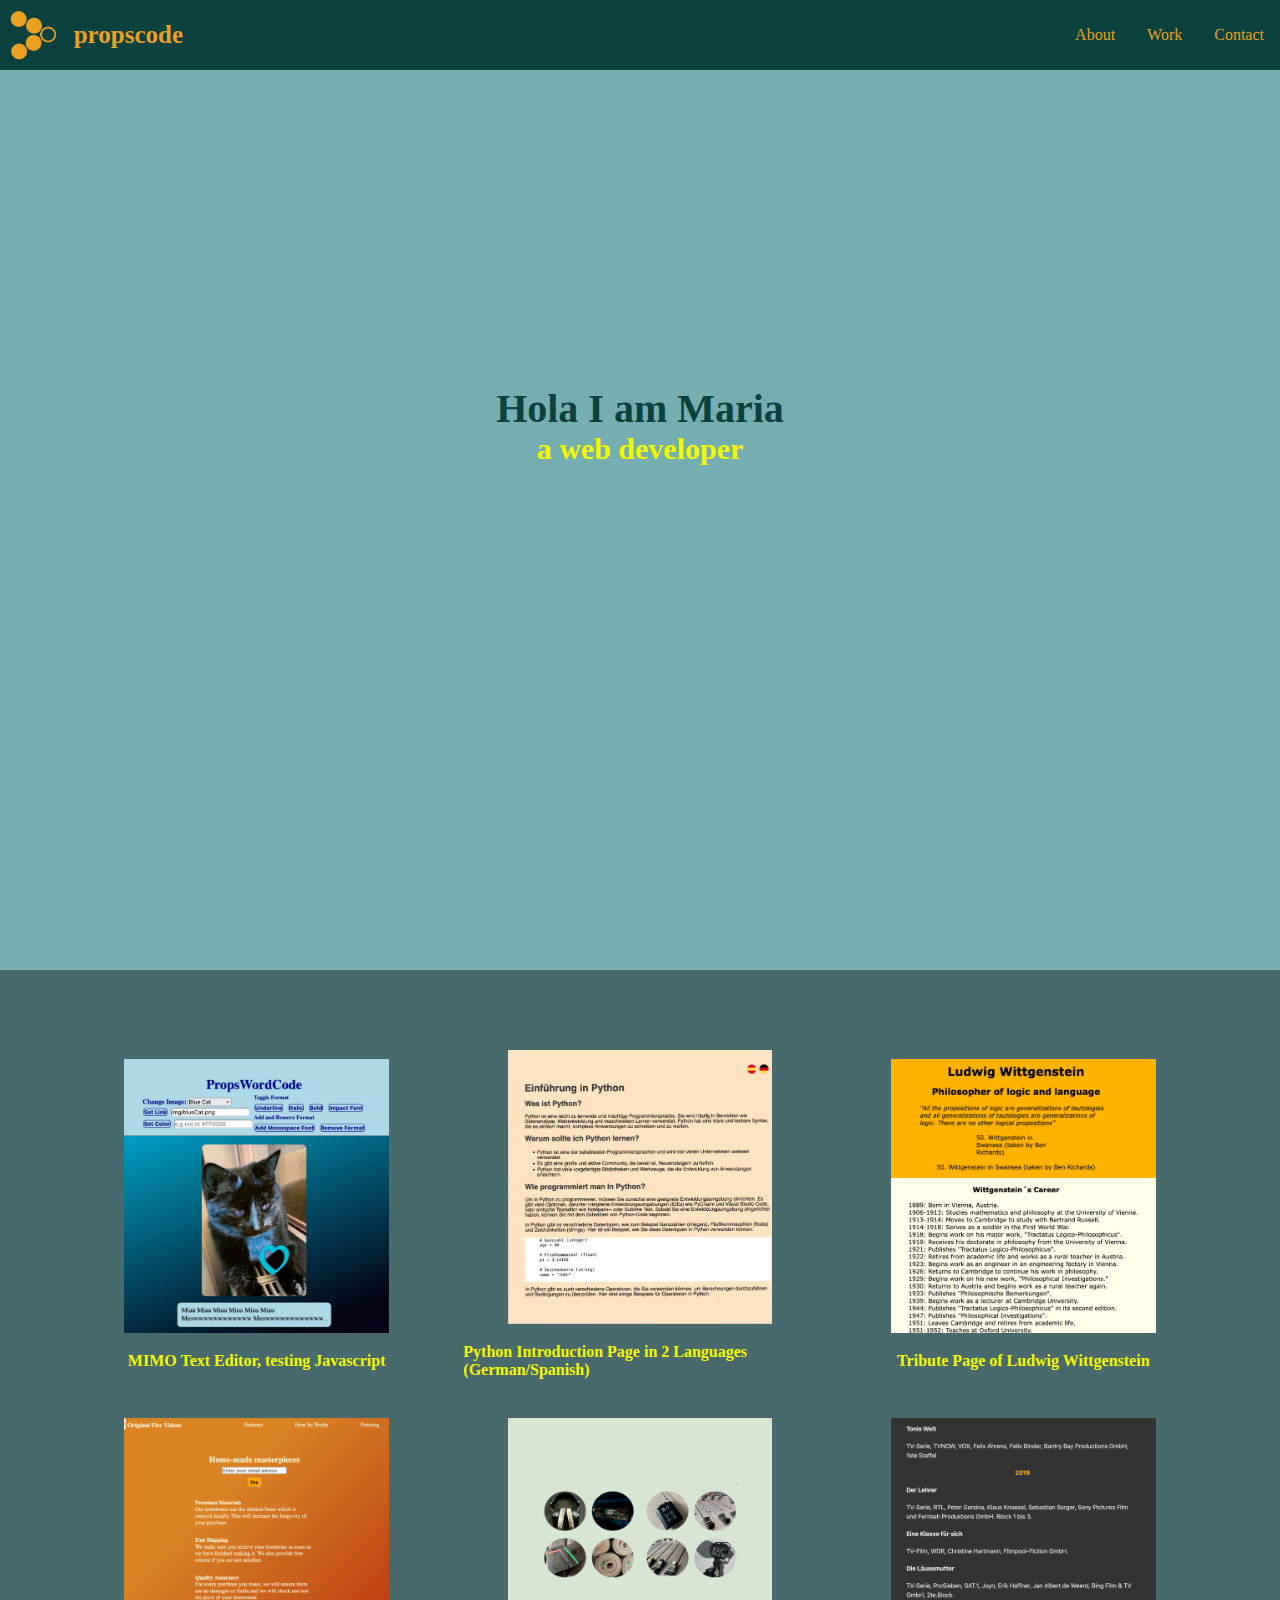
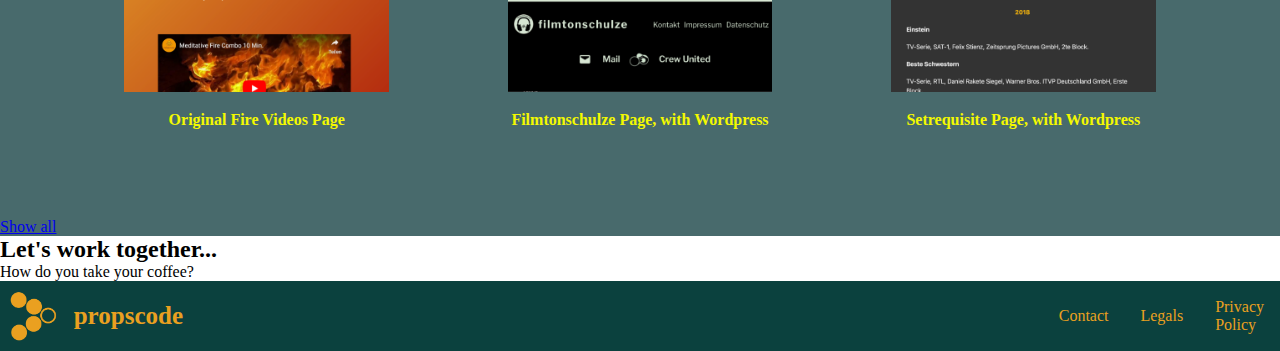
==== index.html @ b907d7e1 "Fix issues in href all the links" ====
<!DOCTYPE html>
<html lang="en">
<head>
    <meta charset="UTF-8">
    <meta http-equiv="X-UA-Compatible" content="IE=edge">
    <meta name="viewport" content="width=device-width, initial-scale=1.0">
    <link rel="stylesheet" href="styles.css">
    <title>Maria Rios Navarro Portfolio</title>
</head>
<body>
    
    <header class="flex">
        <img src="img/propscodeLogo.png" alt="logo" class="logo header">
        <p id="title">propscode</p>
        <div class="separation-header"></div>
        <!--Start Nav-->
        <nav id="navbar">
            <ul class="flex">
            <li><a href="#welcome-section" class="nav-link">About</a></li>
            <li><a href="#projects" class="nav-link">Work</a></li>
            <li><a href="#contact" class="nav-link">Contact</a></li>      
            </ul>
        </nav>
    <!--end Nav-->
    </header>
    <main>
        <!--Start Welcome Section-->
        <section id="welcome-section">
            <div class="welcome center">
                <h1 class="title">Hola I am Maria</h1>
                <p class="subtitle">a web developer</p>
            </div>
        </section>
        <!--end Welcome Secction-->
        <!--Start Projects Section-->
        <section id="projects" class="grid">
            <div class="project-tile">
                <a href="https://github.com/MariaRiosNavarro/MIMOTextEditor" target="_blank" class="project-link" >
                <img src="img/Texteditor.png" alt="Text Editor Webpage Foto" class="project-image">
               <p  class="project-name"> MIMO Text Editor, testing Javascript</p>

            </a>        
            </div>
            <div class="project-tile">
                <a href="https://github.com/MariaRiosNavarro/pythonintroduction" target="_blank" class="project-link" >
                <img src="img/PythonIntroduction.png" alt="Python Introduction Webpage Foto" class="project-image">
                <p class="project-name">Python Introduction Page in 2 Languages (German/Spanish)</p>
            </a>  
            </div>
            <div class="project-tile">
                <a href=https://github.com/MariaRiosNavarro/tributepage-freecodeacademy target="_blank" class="project-link">
                <img src="img/tributepage.png" alt="Tribute Page of Ludwig Wittgenstein Foto" class="project-image">
                <p class="project-name">Tribute Page of Ludwig Wittgenstein</p>
      
            </a> 
            </div>
            <div class="project-tile">
                <a href="https://github.com/MariaRiosNavarro/freecodecampProductLandingPage" target="_blank" class="project-link">
                <img src="img/originalfirevideos.png" alt="Original Fire Videos Page Foto" class="project-image">
                <p class="project-name">Original Fire Videos Page</p>
       
            </a>              
            </div>
            <div class="project-tile">
                <a href="https://filmtonschulze.com/kontakt/" target="_blank" class="project-link">
                <img src="img/filmtonschulze.png" alt="Filmtonschulze Page Foto" class="project-image">
                <p class="project-name">Filmtonschulze Page, with Wordpress</p>
        
            </a>  
            </div>
            <div class="project-tile">
                <a href="https://setrequisite.com/" target="_blank" class="project-link">
                <img src="img/setrequisite.png" alt="Setrequisite Page Foto" class="project-image"> 
                <p class="project-name">Setrequisite Page, with Wordpress</p>
     
            </a>  
            </div>
        </section>
        <!--End Projects Section-->
        <!--Start Show all Projects-->
        <section class="more">
            <a href="https://github.com/MariaRiosNavarro" id="profile-link" target="_blank">Show all</a>
        </section>
        <!--Start Show all Projects-->
        <!--start Skills -->
        <section id="skills">

        </section>
        <!--end Skills-->
        <!--Start Contact Section--> 
        <section id="contact">
            <div class="contact-section-header">
                <h2>Let's work together...</h2>
                <p>How do you take your coffee?</p>
            </div>
            <div class="contact-links">

            </div>
        </section> 
        <!--End Contact Section-->
    </main>
    <!--Start Footer Section-->
    <footer class="flex">
        <img src="img/propscodeLogo.png" class="logo footer">
        <p><a href="#title" class="link">propscode</a></p>
        <div class="separation-footer"></div>
        <ul class="flex">
            <li><a href="#contact" class="footer-link">Contact</a></li>
            <li><a href="legals.html" class="footer-link">Legals</a></li>
            <li><a href="privacypolicy.html" class="footer-link">Privacy Policy</a></li>
        </ul>


    </footer>
    <!--end Footer section-->
    <!--Start Javascript-->
    <script src="script.js"></script>
    <!--end Javascript-->  
</body>
</html>
---- styles.css ----
*{
    margin: 0;
    padding: 0;
    box-sizing: border-box;
}

:root {
    --primaryColor:#EAA020;
    --secundaryColor:rgb(11, 65, 62);
    --accentColor:#f4f900;
    --accentColor2:#410B0E;
    --backgroundColor:#486a6c;
    --backgroundColor2:#74aeb1;
    --textColor:#57411B;
}

/*Header and footer style*/

header {
    position: fixed;
    top: 0;
}

header, footer {
    background-color: var(--secundaryColor);
    color: var(--primaryColor);
    height: 70px;
    width: 100%;
}

.logo.header, .logo.footer{
    
    height: 80%;
}



.nav-link, .footer-link , .link{
    text-decoration: none;
    color: var(--primaryColor);
}

.flex {
    display: flex;
    justify-content: space-around;
    align-items: center;
}

ul{
    list-style: none;
}

li {
    margin-left: 1rem;
    margin-right: 1rem;
}

.link, #title {
    font-weight: bold;
    font-size: 25px;
    margin-left: 1rem;
}

.logo{
 margin-left: 0.5rem;
}


.separation-header {
    width: 100%;
}
.separation-footer {
    width: 100%;
}


/*main style*/

body, html{
    height: 100%;
    margin: 0;
}

#welcome-section{
    height: 100vh;
    background-color: var(--backgroundColor2);
}

#welcome-section .welcome {
    margin-top: 70px; 
    text-align: center;
}

.center {
    padding-top: 35vh;
}

.title {
    color: var(--secundaryColor);
    font-size: 40px;
    font-weight: bolder;

}

.subtitle {
    color: var(--accentColor);
    font-weight: bold;
    font-size: 30px;

}

/*Styles Projects Section and More Section*/

.grid{
    display: grid;
    justify-content: center;
    justify-items: center;
    grid-template-rows: 1fr 1fr;
    grid-template-columns: repeat(3, 1fr);
    gap: 30px;
}

#projects{
    padding: 80px;
    width: 100%;
    margin: auto;
}

.project-tile, .project-link {
    display: flex;
    flex-direction: column;
    justify-content: center;
    align-items: center;
}

.project-tile a {
    text-decoration: none;
}

.project-image {
    width:75%;

}
.project-name{
    text-decoration: none;
    font-size: 18;
    font-weight: bold;
    color: var(--accentColor);
    padding-top: 19px;
}

#projects, .more {
    background-color: var(--backgroundColor);
}





@media (prefers-color-sheme: dark){
    :root{
        --secundaryColor:#16c0b5;
        --backgroundColor:#d3dad536;
        --backgroundColor2:#74aeb14b;
        --textColor:#fdf4d4;
    }
    
}
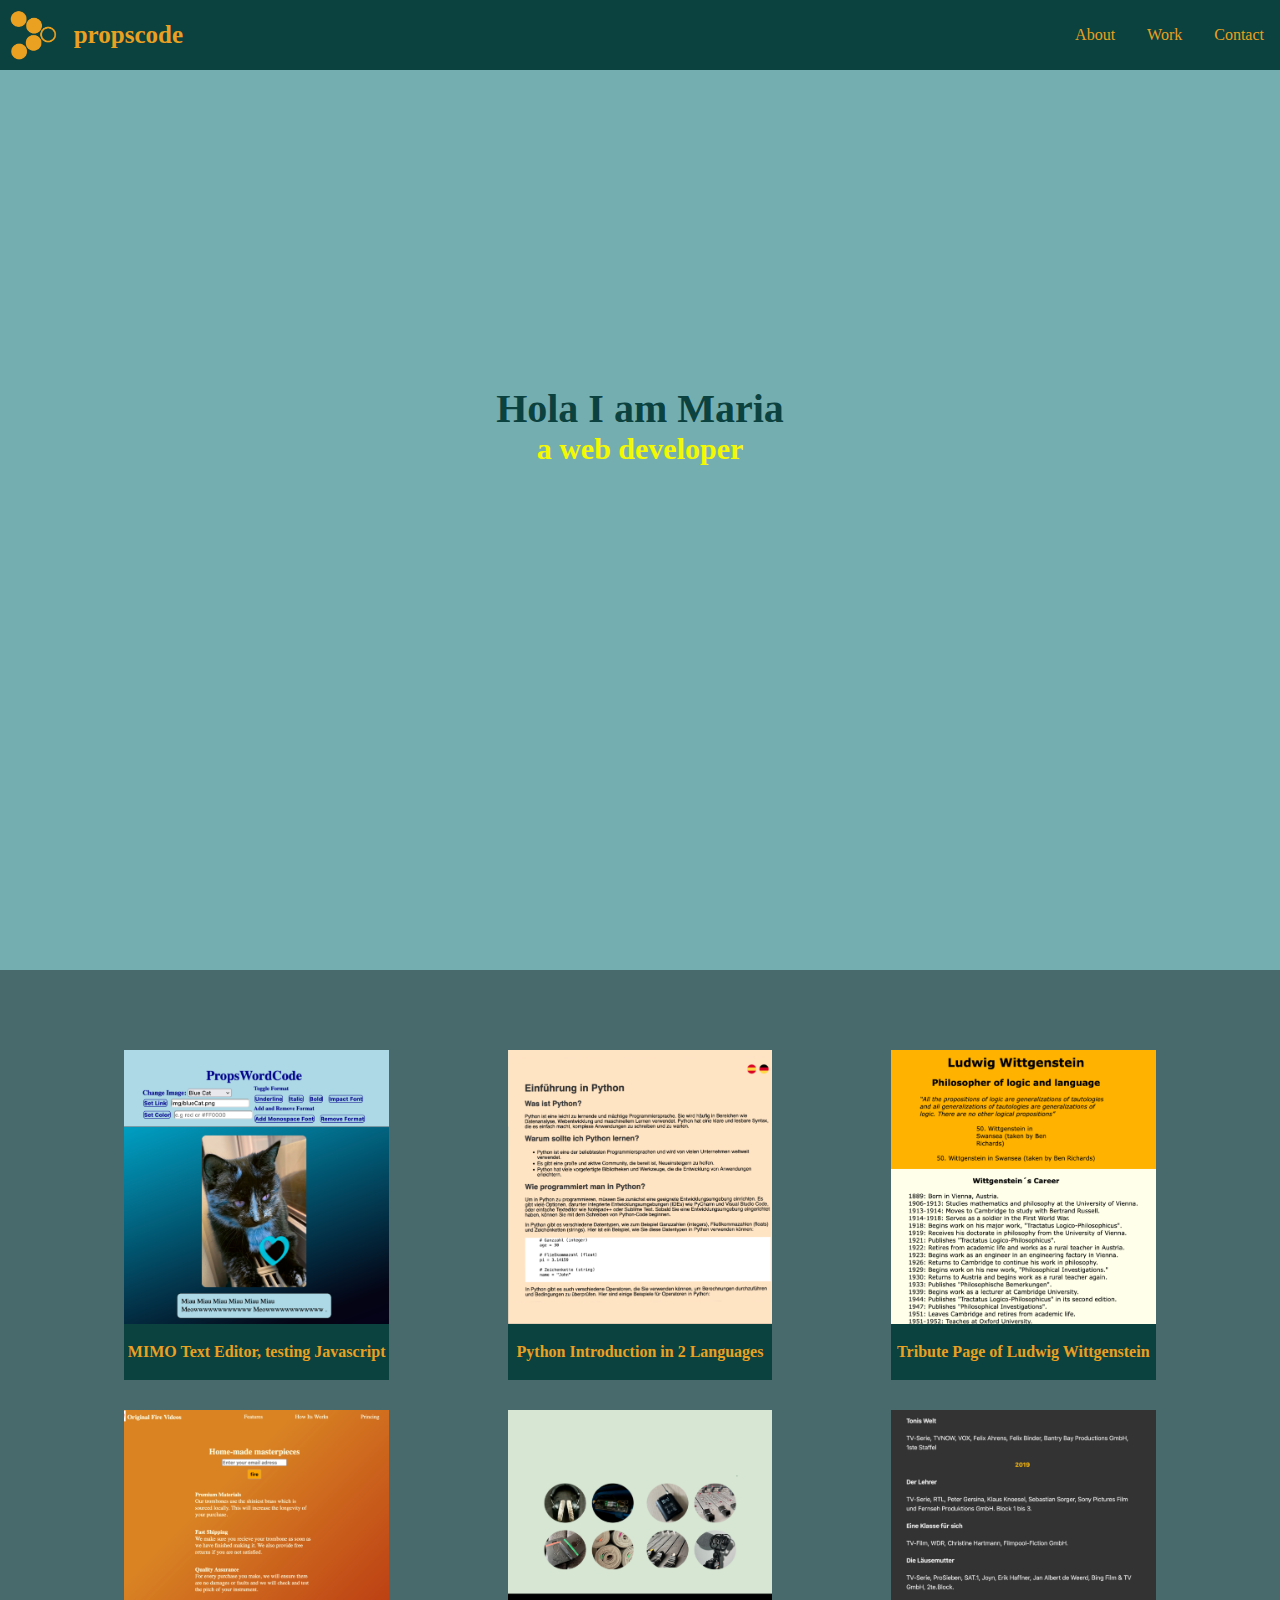
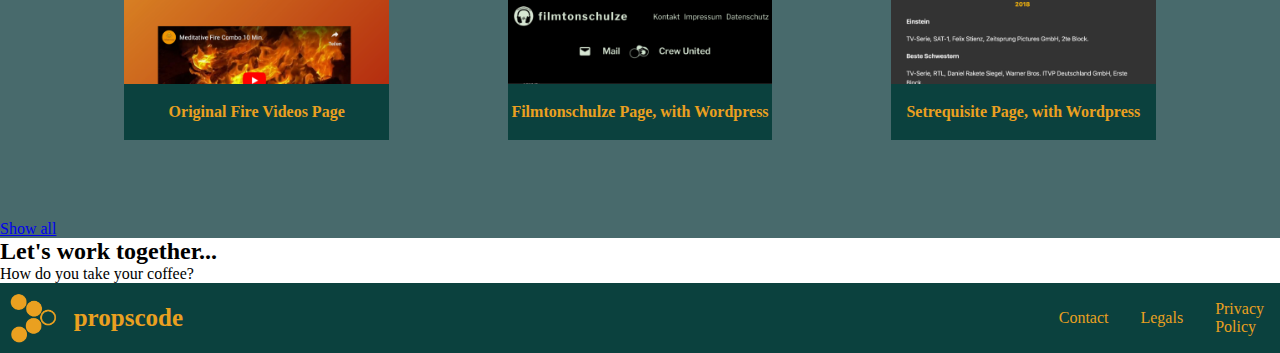
==== commit 65cd7853: "Change colors" ====
--- a/index.html
+++ b/index.html
@@ -44,7 +44,7 @@
             <div class="project-tile">
                 <a href="https://github.com/MariaRiosNavarro/pythonintroduction" target="_blank" class="project-link" >
                 <img src="img/PythonIntroduction.png" alt="Python Introduction Webpage Foto" class="project-image">
-                <p class="project-name">Python Introduction Page in 2 Languages (German/Spanish)</p>
+                <p class="project-name">Python Introduction in 2 Languages</p>
             </a>  
             </div>
             <div class="project-tile">
--- a/styles.css
+++ b/styles.css
@@ -146,8 +146,12 @@
     text-decoration: none;
     font-size: 18;
     font-weight: bold;
-    color: var(--accentColor);
+    color: var(--primaryColor);
     padding-top: 19px;
+    padding-bottom: 19px;
+    background-color: var(--secundaryColor);
+    width: 75%;
+    text-align: center;
 }
 
 #projects, .more {
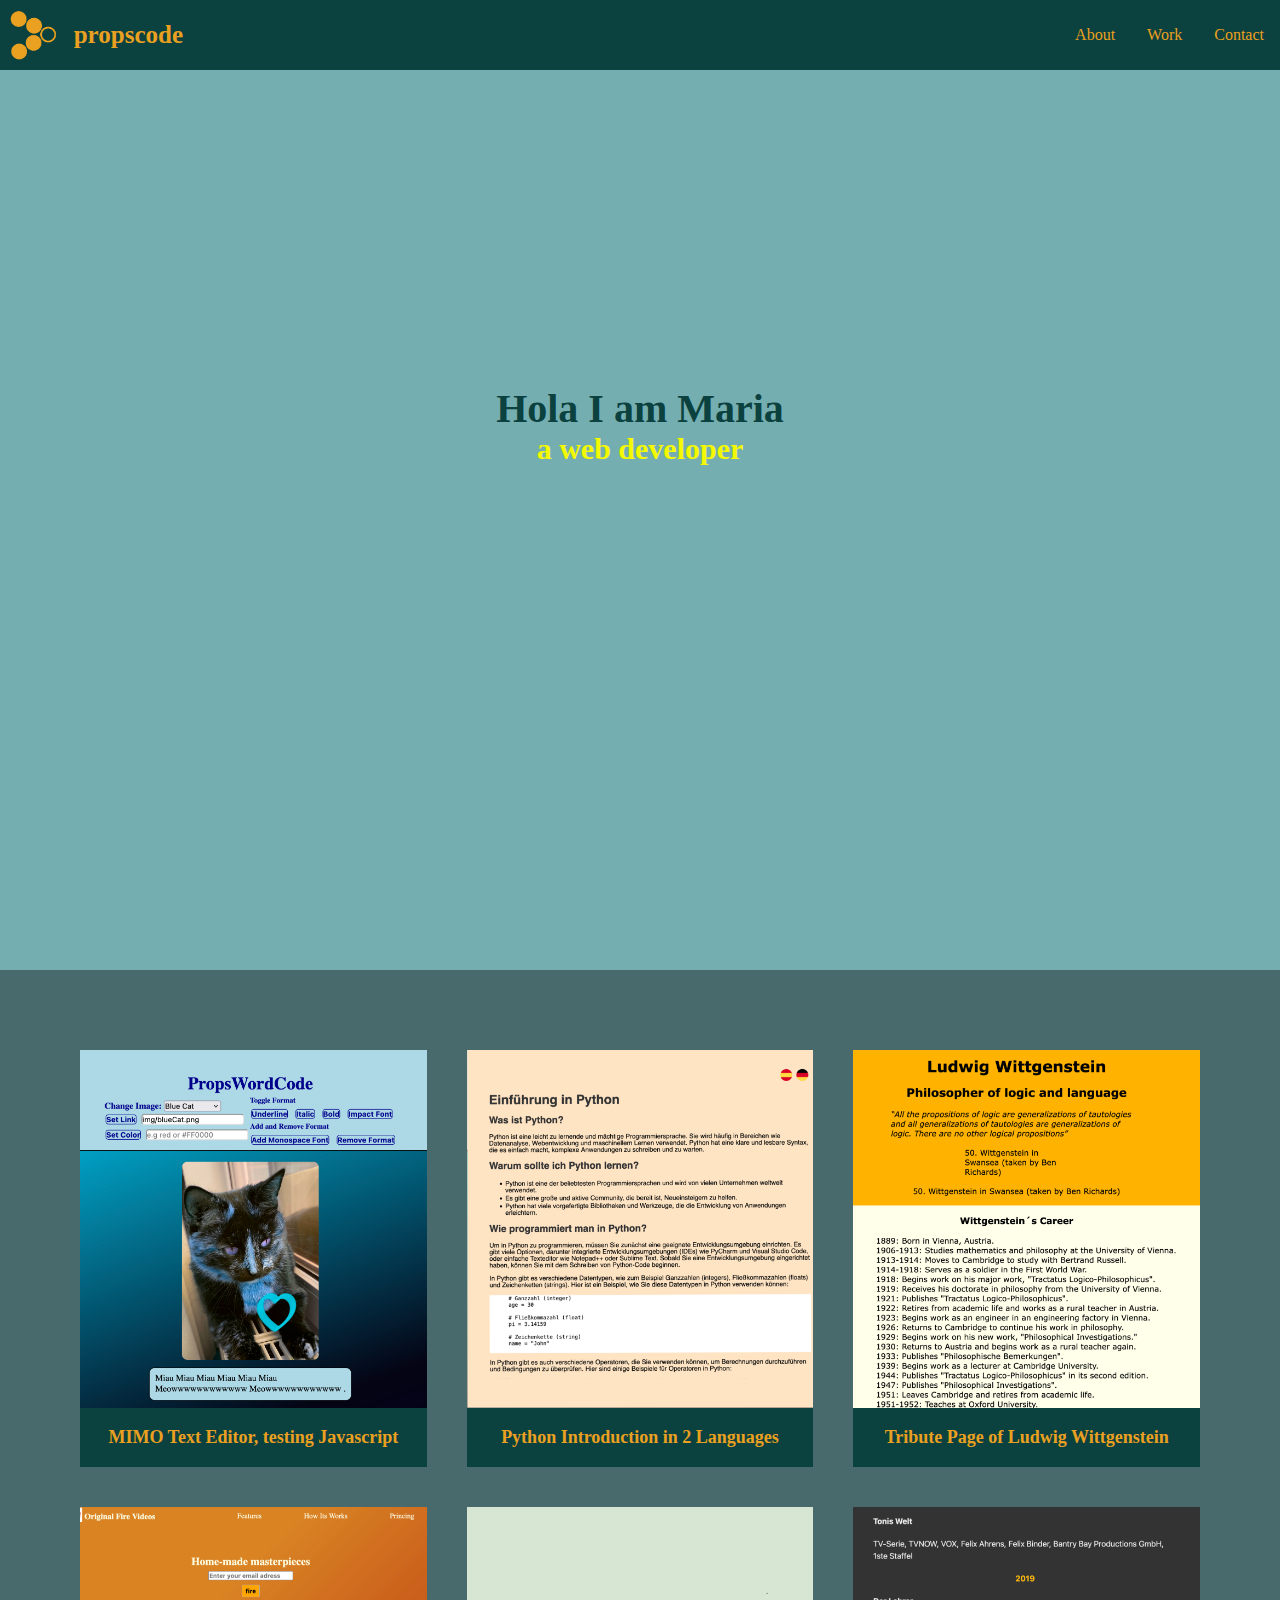
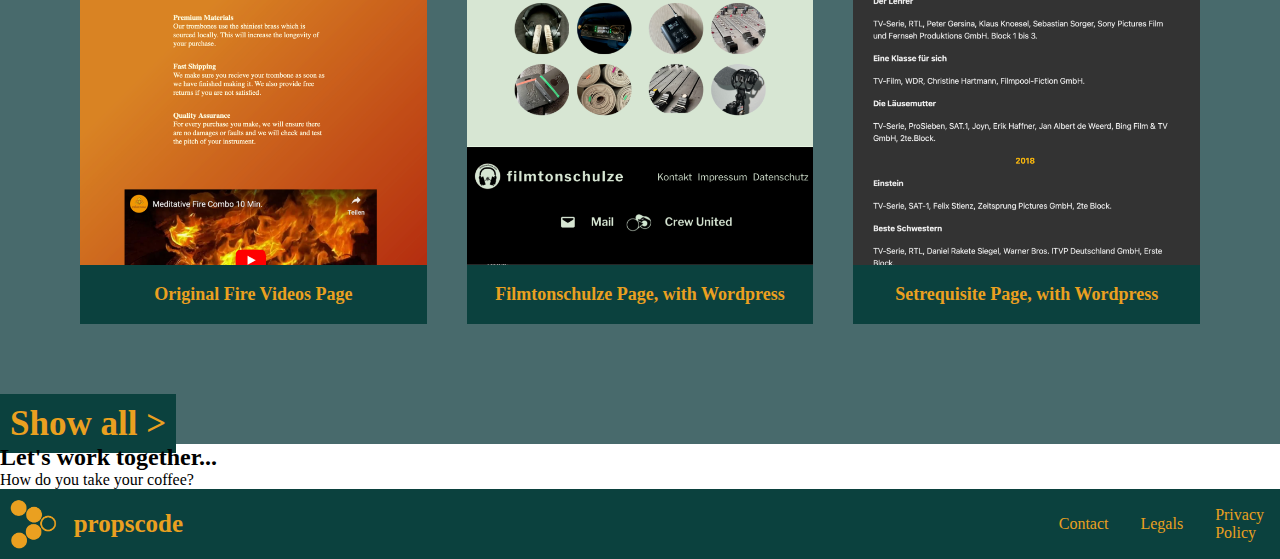
==== commit eb3e01c1: "more style added" ====
--- a/index.html
+++ b/index.html
@@ -79,7 +79,7 @@
         <!--End Projects Section-->
         <!--Start Show all Projects-->
         <section class="more">
-            <a href="https://github.com/MariaRiosNavarro" id="profile-link" target="_blank">Show all</a>
+            <a href="https://github.com/MariaRiosNavarro" id="profile-link" target="_blank">Show all > </a>
         </section>
         <!--Start Show all Projects-->
         <!--start Skills -->
--- a/styles.css
+++ b/styles.css
@@ -118,7 +118,7 @@
     justify-items: center;
     grid-template-rows: 1fr 1fr;
     grid-template-columns: repeat(3, 1fr);
-    gap: 30px;
+    gap: 40px;
 }
 
 #projects{
@@ -139,23 +139,33 @@
 }
 
 .project-image {
-    width:75%;
+    width:100%;
 
 }
 .project-name{
     text-decoration: none;
-    font-size: 18;
+    font-size: 18px;
     font-weight: bold;
     color: var(--primaryColor);
     padding-top: 19px;
     padding-bottom: 19px;
     background-color: var(--secundaryColor);
-    width: 75%;
+    width: 100%;
     text-align: center;
 }
 
 #projects, .more {
     background-color: var(--backgroundColor);
+}
+
+.more a{
+    text-decoration: none;
+    font-size: 35px;
+    font-weight: bold;
+    color: var(--primaryColor);
+    background-color: var(--secundaryColor);
+    padding: 10px;
+    text-align: center;
 }
 
 
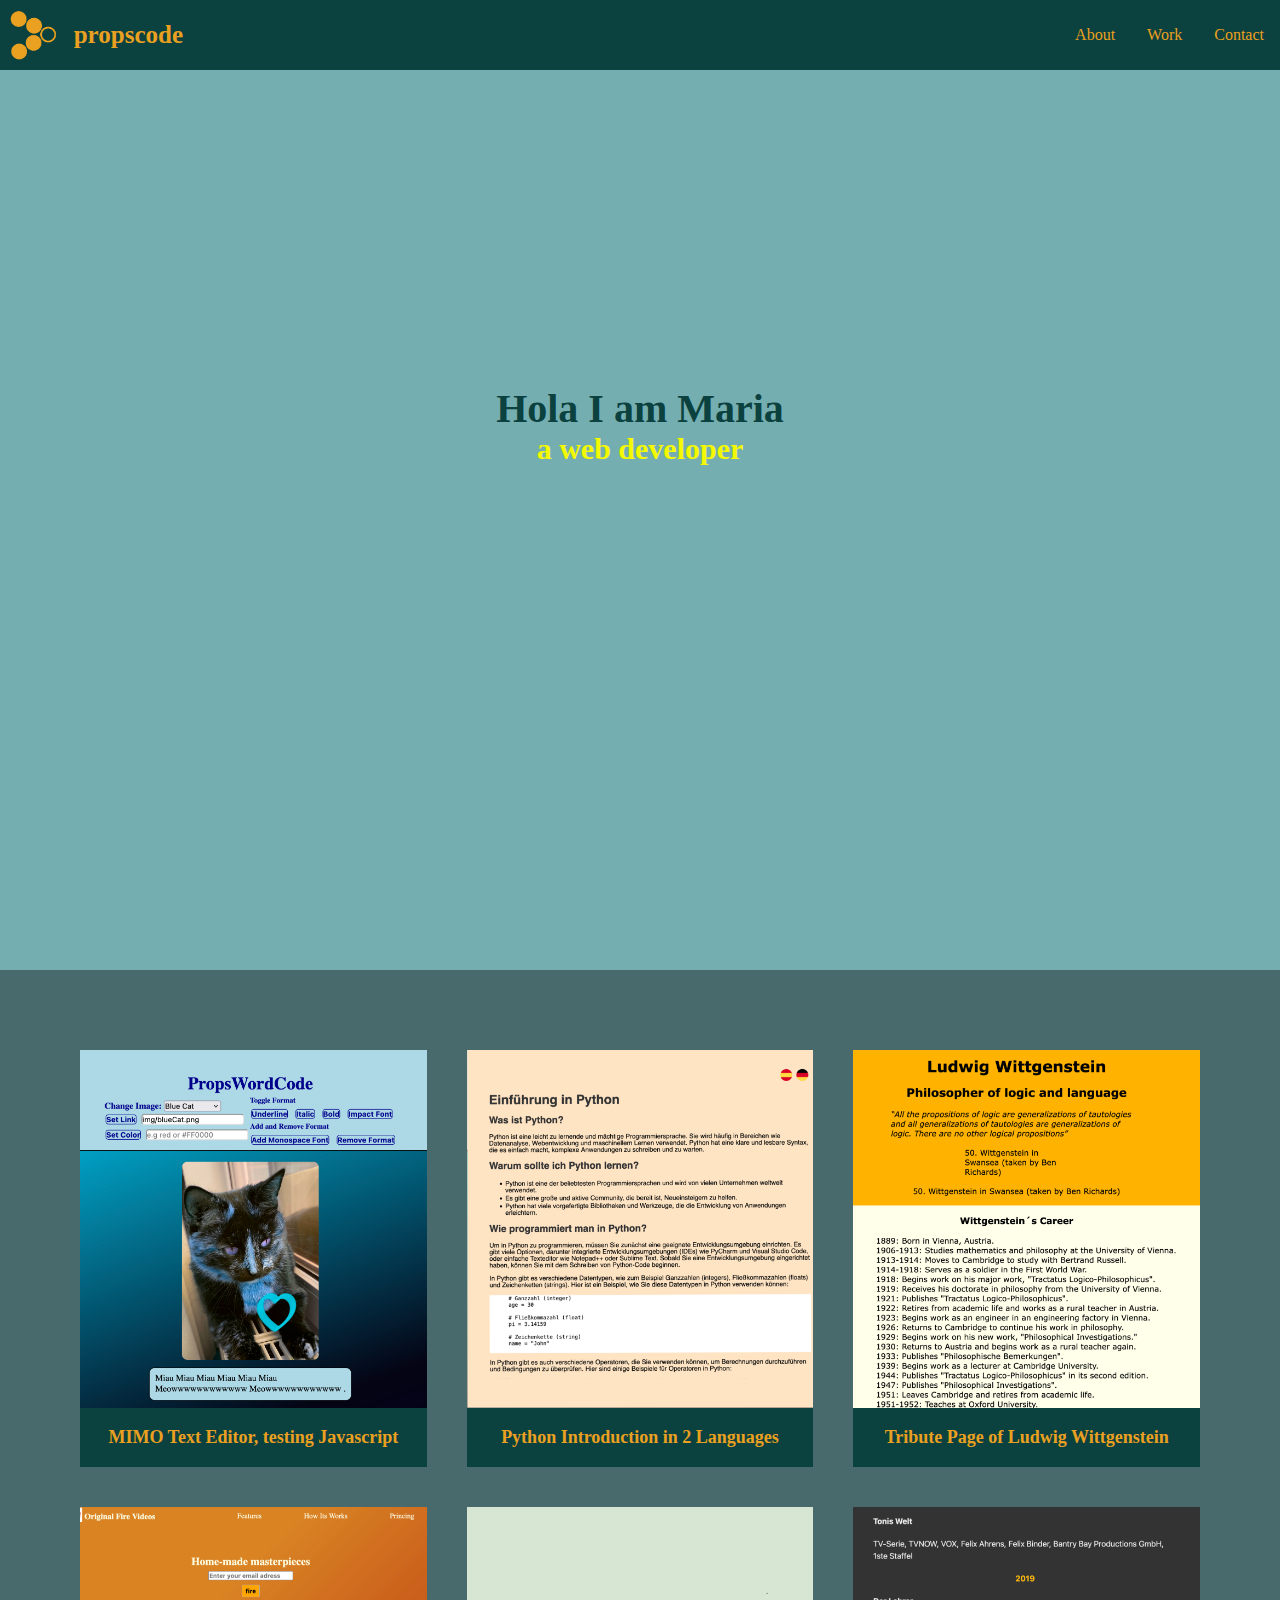
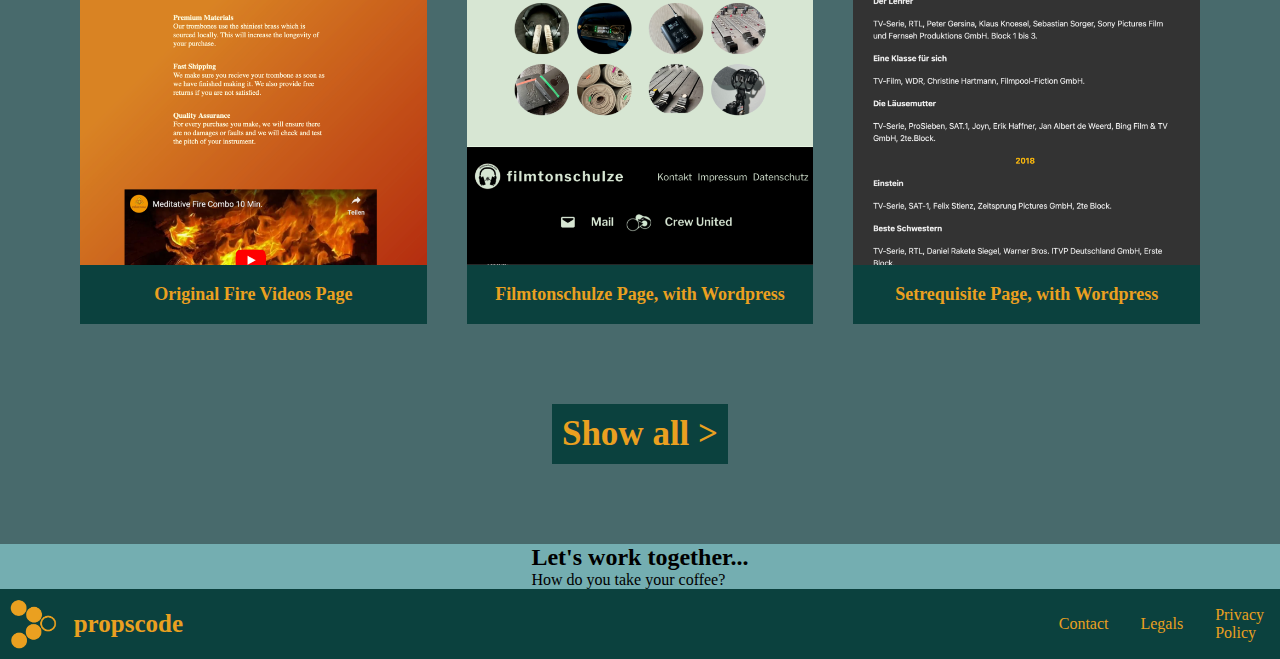
==== commit d745ca23: "Add bckcolor und height to #contact" ====
--- a/index.html
+++ b/index.html
@@ -94,6 +94,7 @@
                 <p>How do you take your coffee?</p>
             </div>
             <div class="contact-links">
+                
 
             </div>
         </section> 
--- a/styles.css
+++ b/styles.css
@@ -157,7 +157,12 @@
 #projects, .more {
     background-color: var(--backgroundColor);
 }
-
+.more {
+    width: 100%;
+    display: flex;
+    justify-content: center;
+    padding-bottom: 80px ;
+}
 .more a{
     text-decoration: none;
     font-size: 35px;
@@ -166,6 +171,15 @@
     background-color: var(--secundaryColor);
     padding: 10px;
     text-align: center;
+}
+
+/*Style Contact section */
+
+#contact {
+    display: flex;
+    justify-content: center;
+    background-color: var(--backgroundColor2);
+    height: 80%vh;
 }
 
 
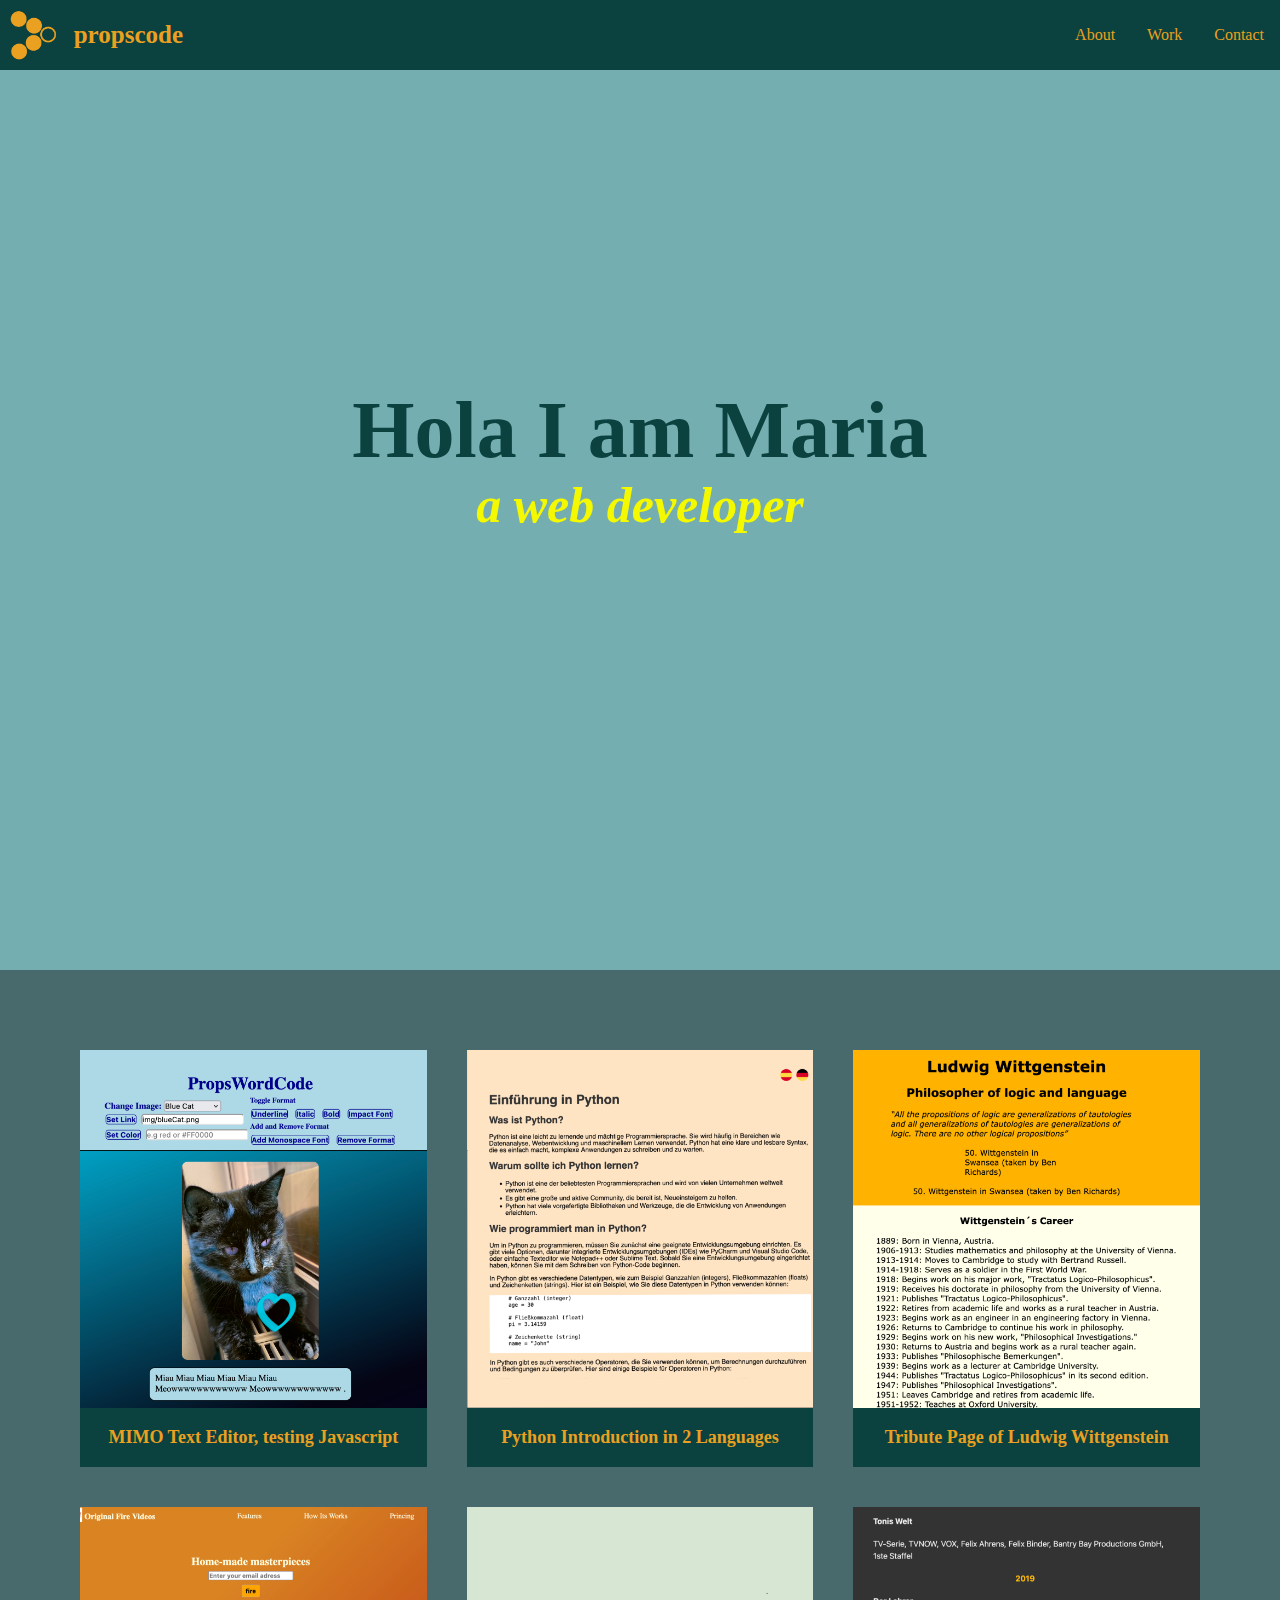
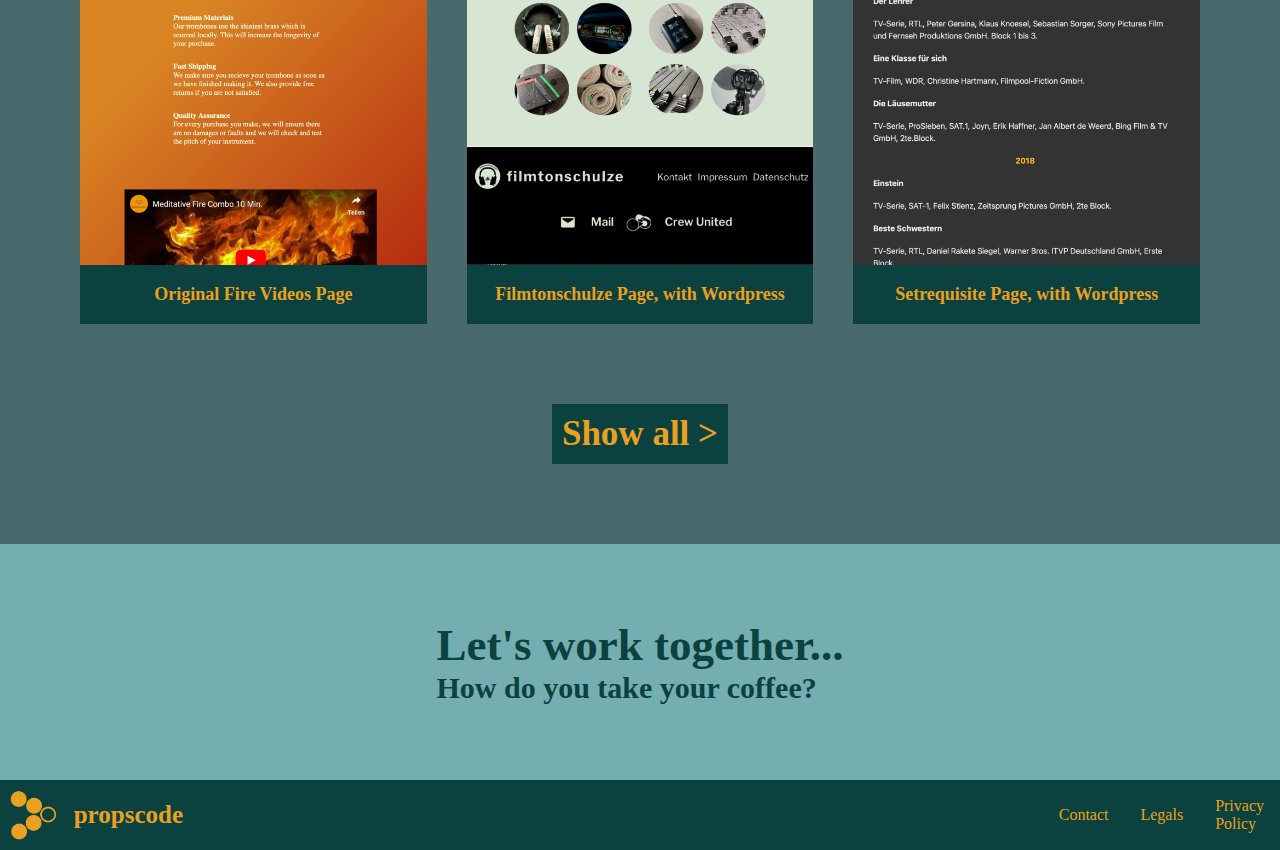
==== commit e1e7d885: "add contact links" ====
--- a/index.html
+++ b/index.html
@@ -94,7 +94,15 @@
                 <p>How do you take your coffee?</p>
             </div>
             <div class="contact-links">
-                
+                <a id="profile-link" href="https://github.com/MariaRiosNavarro" target="_blank" class="btn contact-details">
+                    <i class="fab fa-github"></i>
+                </a>
+                <a href="mailto:info@propscode.com" target="_blank" class="btn contact-details">
+                    <i class="fab fa-at"></i>
+                </a>
+                <a href="https://twitter.com/roteslachen" target="_blank" class="btn contact-details">
+                    <i class="fab fa-twitter"></i>
+                </a>
 
             </div>
         </section> 
--- a/styles.css
+++ b/styles.css
@@ -13,6 +13,8 @@
     --backgroundColor:#486a6c;
     --backgroundColor2:#74aeb1;
     --textColor:#57411B;
+    --bigFontSize: 80px;
+    --middleFontSize: 50px;
 }
 
 /*Header and footer style*/
@@ -98,7 +100,7 @@
 
 .title {
     color: var(--secundaryColor);
-    font-size: 40px;
+    font-size: var(--bigFontSize);
     font-weight: bolder;
 
 }
@@ -106,7 +108,8 @@
 .subtitle {
     color: var(--accentColor);
     font-weight: bold;
-    font-size: 30px;
+    font-size: var(--middleFontSize);
+    font-style: italic;
 
 }
 
@@ -179,7 +182,10 @@
     display: flex;
     justify-content: center;
     background-color: var(--backgroundColor2);
-    height: 80%vh;
+    color: var(--secundaryColor);
+    font-size: 30px;
+    font-weight: bold;
+    padding: 75px;
 }
 
 
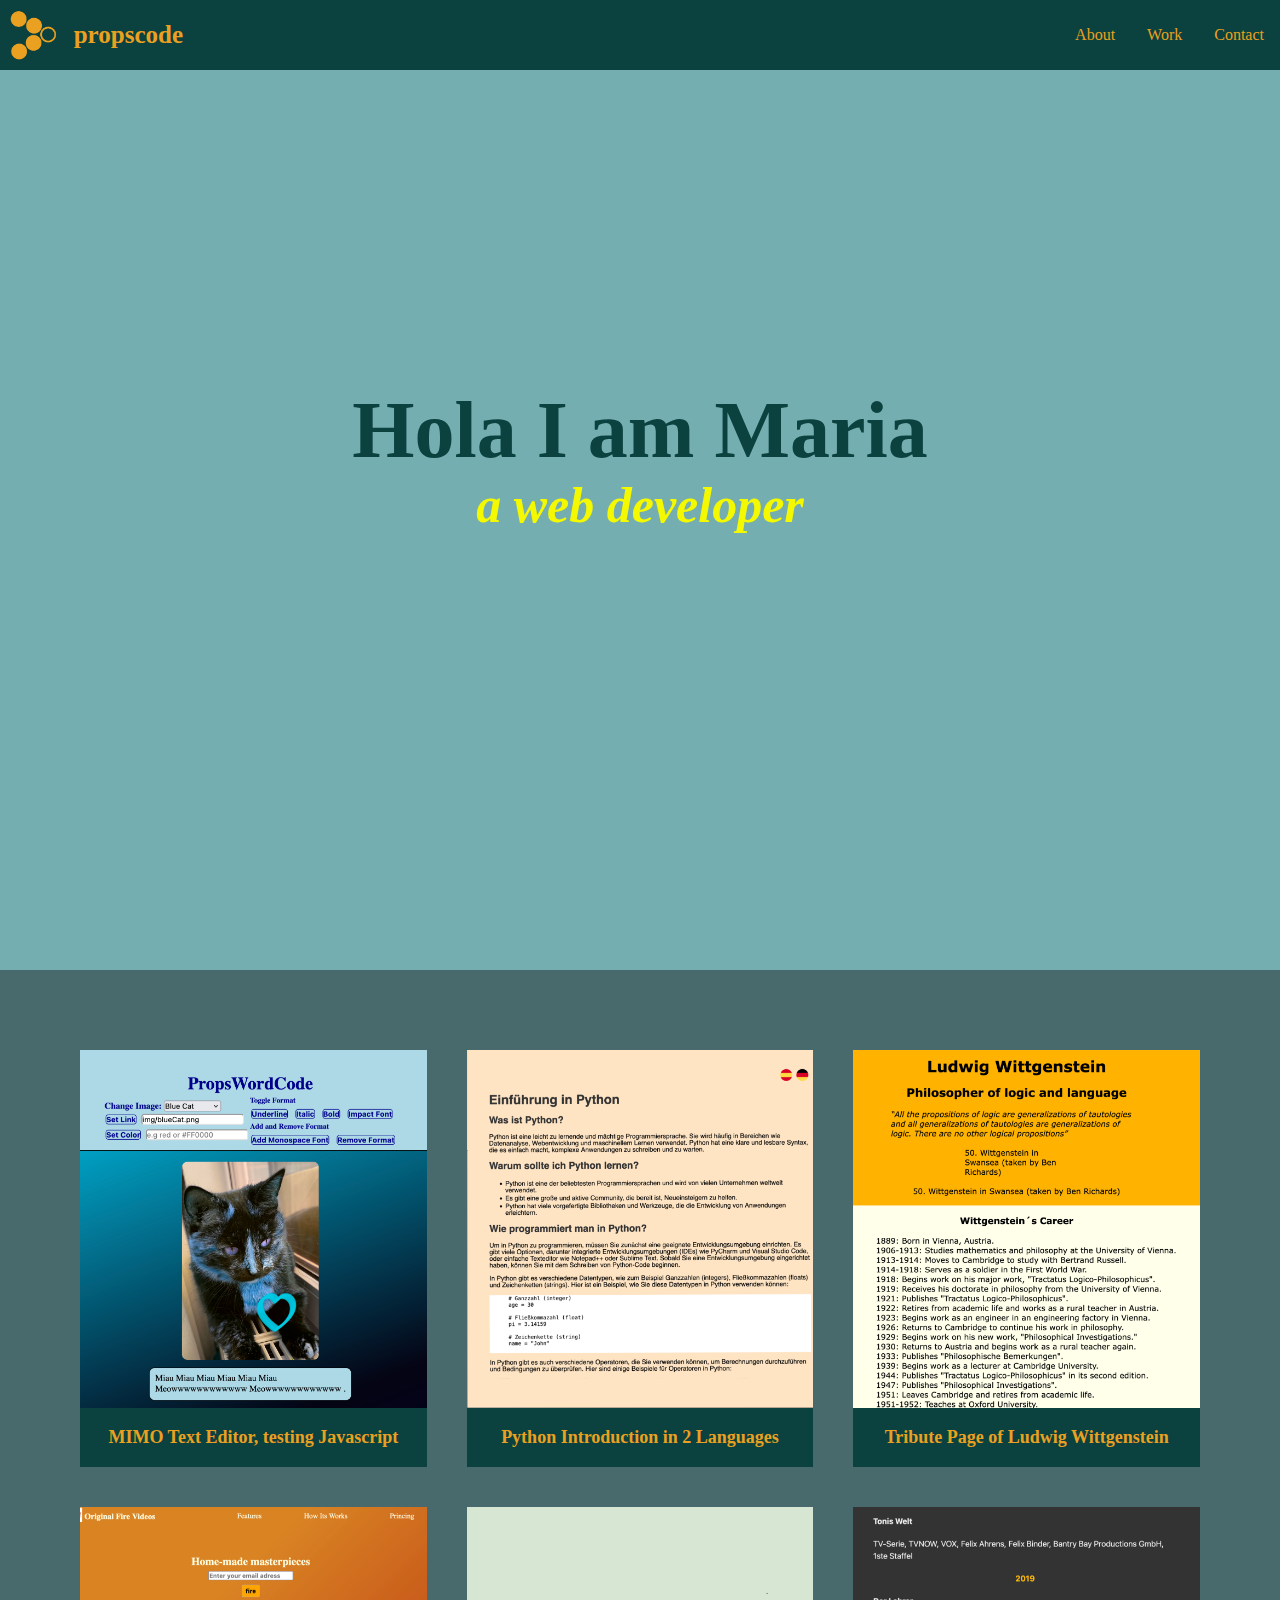
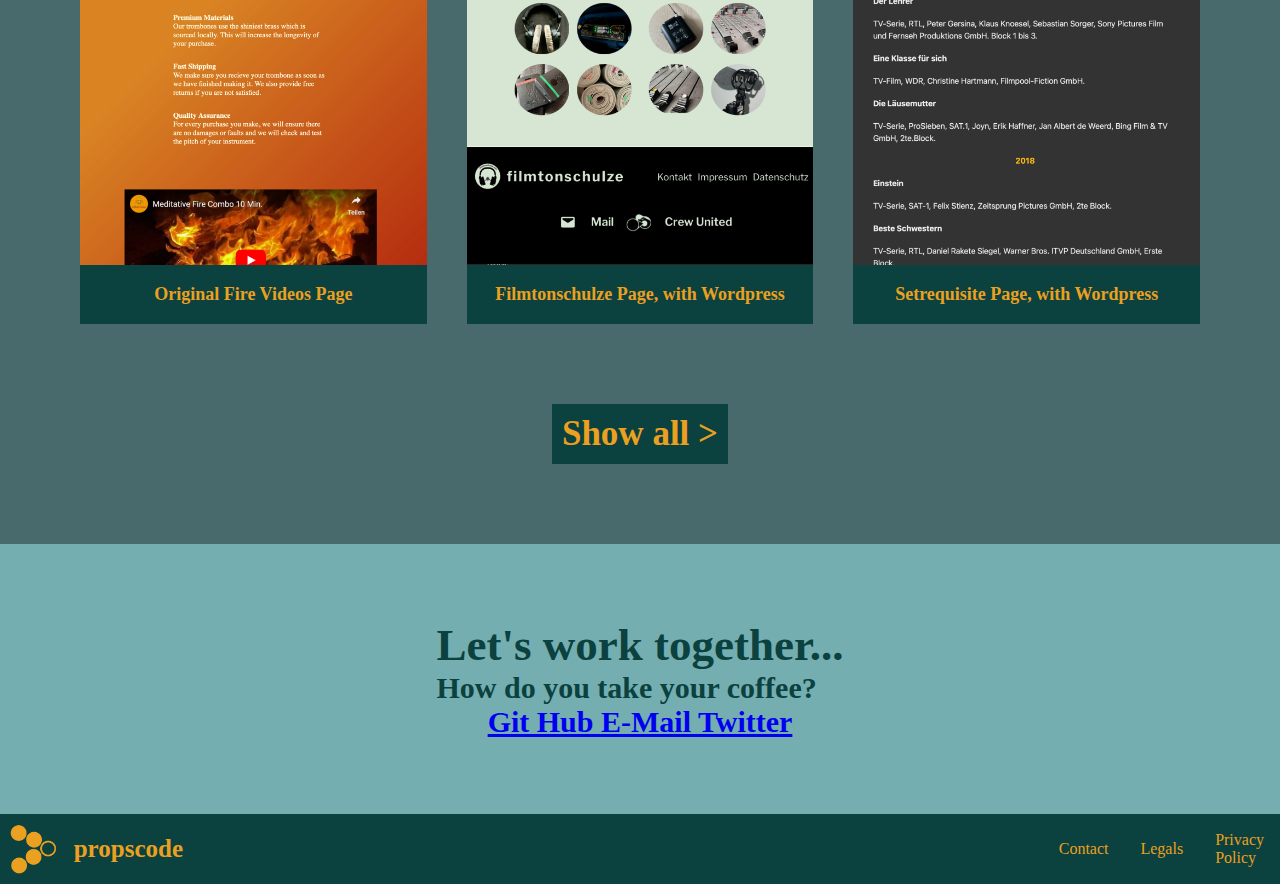
==== commit f9c4c3f4: "Add flex direction to column" ====
--- a/index.html
+++ b/index.html
@@ -96,12 +96,15 @@
             <div class="contact-links">
                 <a id="profile-link" href="https://github.com/MariaRiosNavarro" target="_blank" class="btn contact-details">
                     <i class="fab fa-github"></i>
+                    Git Hub
                 </a>
                 <a href="mailto:info@propscode.com" target="_blank" class="btn contact-details">
                     <i class="fab fa-at"></i>
+                    E-Mail
                 </a>
                 <a href="https://twitter.com/roteslachen" target="_blank" class="btn contact-details">
                     <i class="fab fa-twitter"></i>
+                    Twitter
                 </a>
 
             </div>
--- a/styles.css
+++ b/styles.css
@@ -181,12 +181,16 @@
 #contact {
     display: flex;
     justify-content: center;
+    flex-direction: column;
+    align-items: center;
     background-color: var(--backgroundColor2);
     color: var(--secundaryColor);
     font-size: 30px;
     font-weight: bold;
     padding: 75px;
 }
+
+
 
 
 
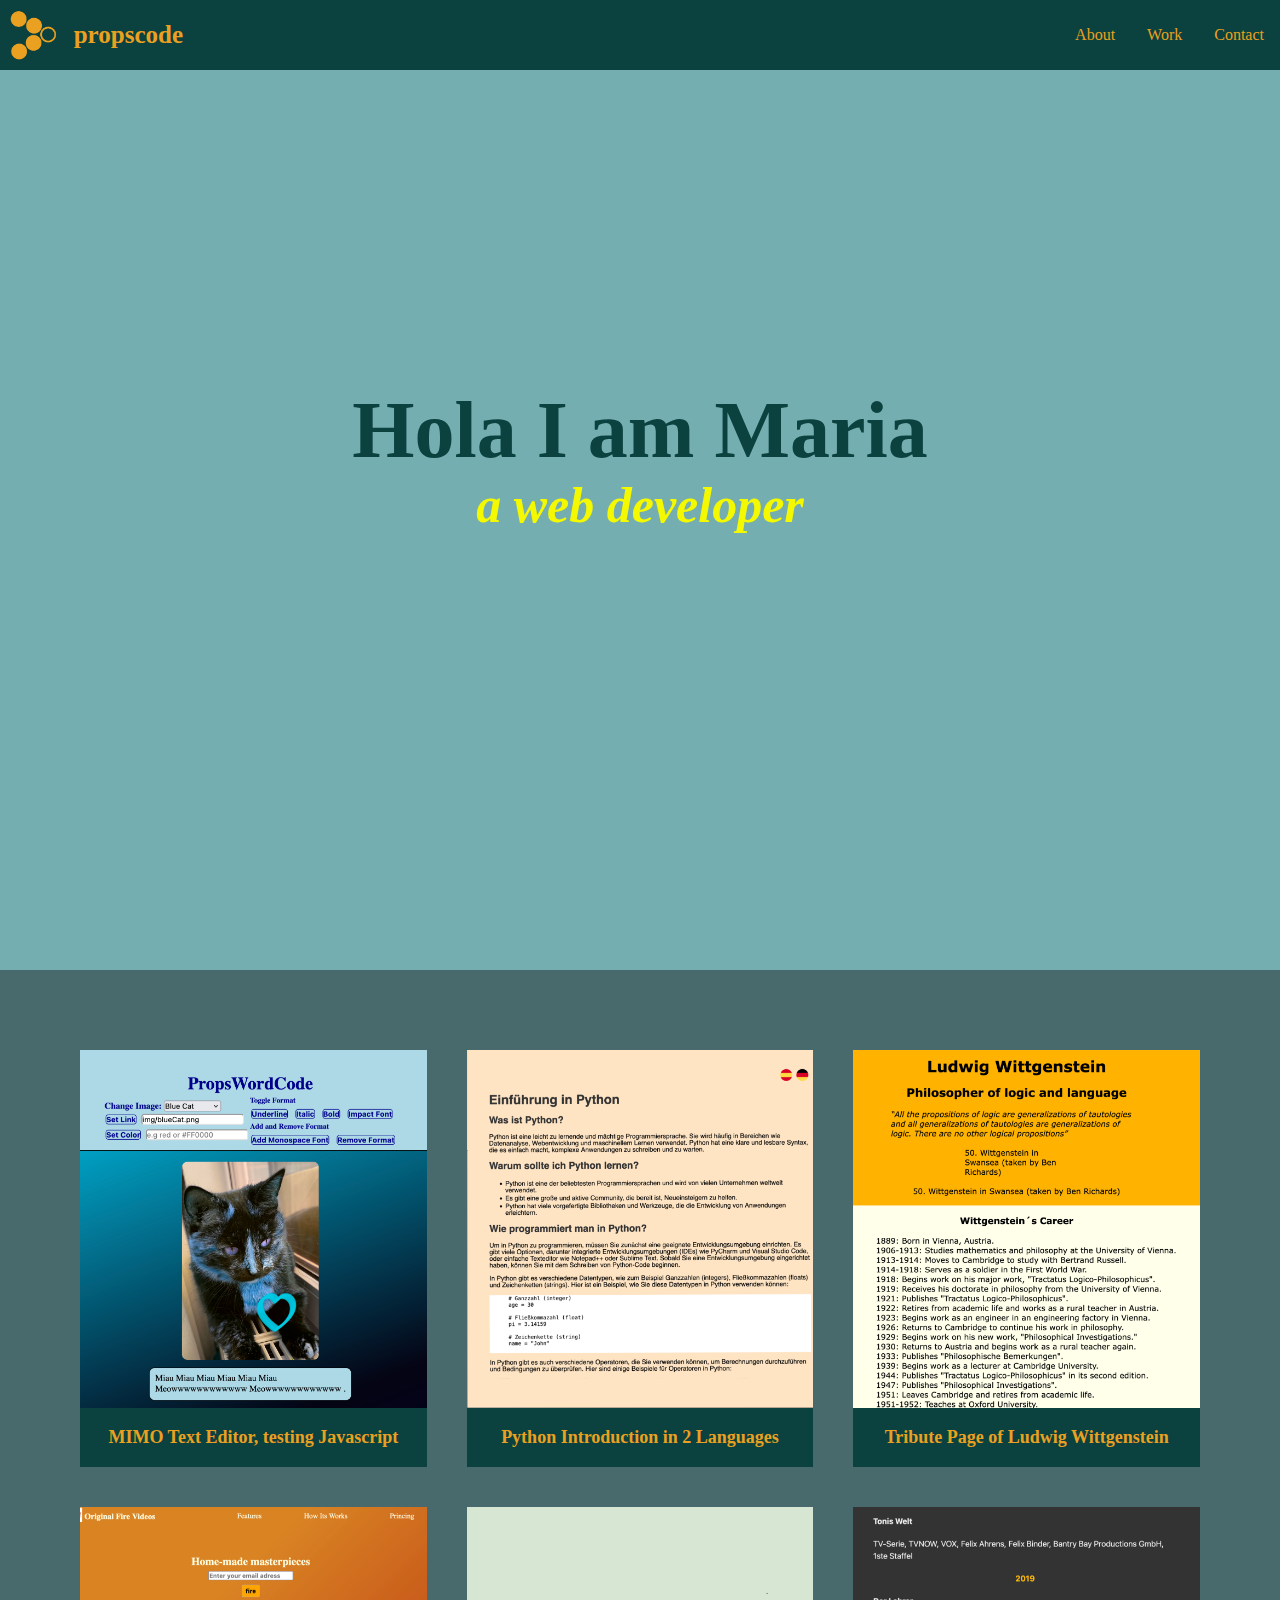
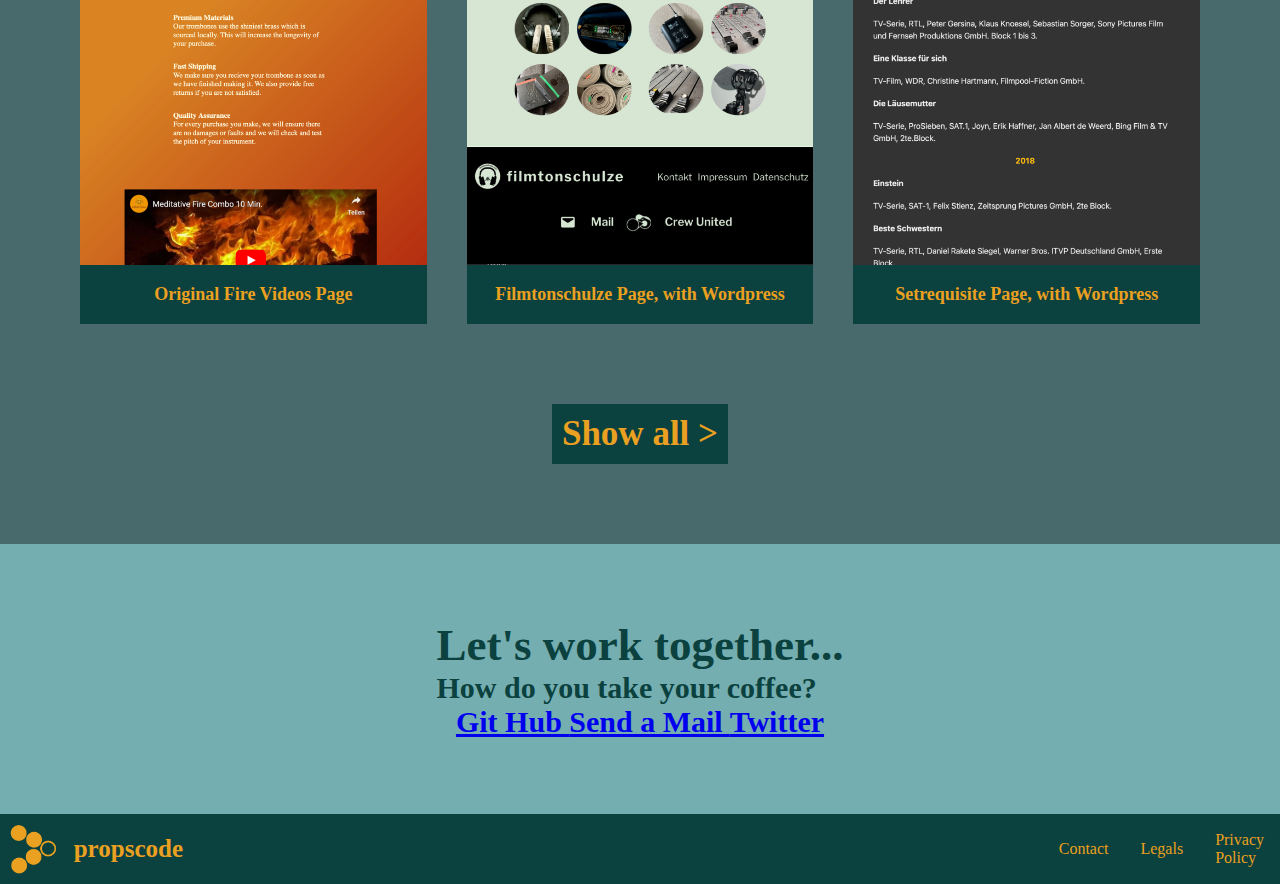
==== commit 903e92ad: "Add smoth-behavior to html" ====
--- a/index.html
+++ b/index.html
@@ -100,7 +100,7 @@
                 </a>
                 <a href="mailto:info@propscode.com" target="_blank" class="btn contact-details">
                     <i class="fab fa-at"></i>
-                    E-Mail
+                    Send a Mail
                 </a>
                 <a href="https://twitter.com/roteslachen" target="_blank" class="btn contact-details">
                     <i class="fab fa-twitter"></i>
--- a/styles.css
+++ b/styles.css
@@ -3,6 +3,10 @@
     margin: 0;
     padding: 0;
     box-sizing: border-box;
+}
+
+html {
+    scroll-behavior: smooth;
 }
 
 :root {
@@ -196,6 +200,8 @@
 
 
 
+
+
 @media (prefers-color-sheme: dark){
     :root{
         --secundaryColor:#16c0b5;
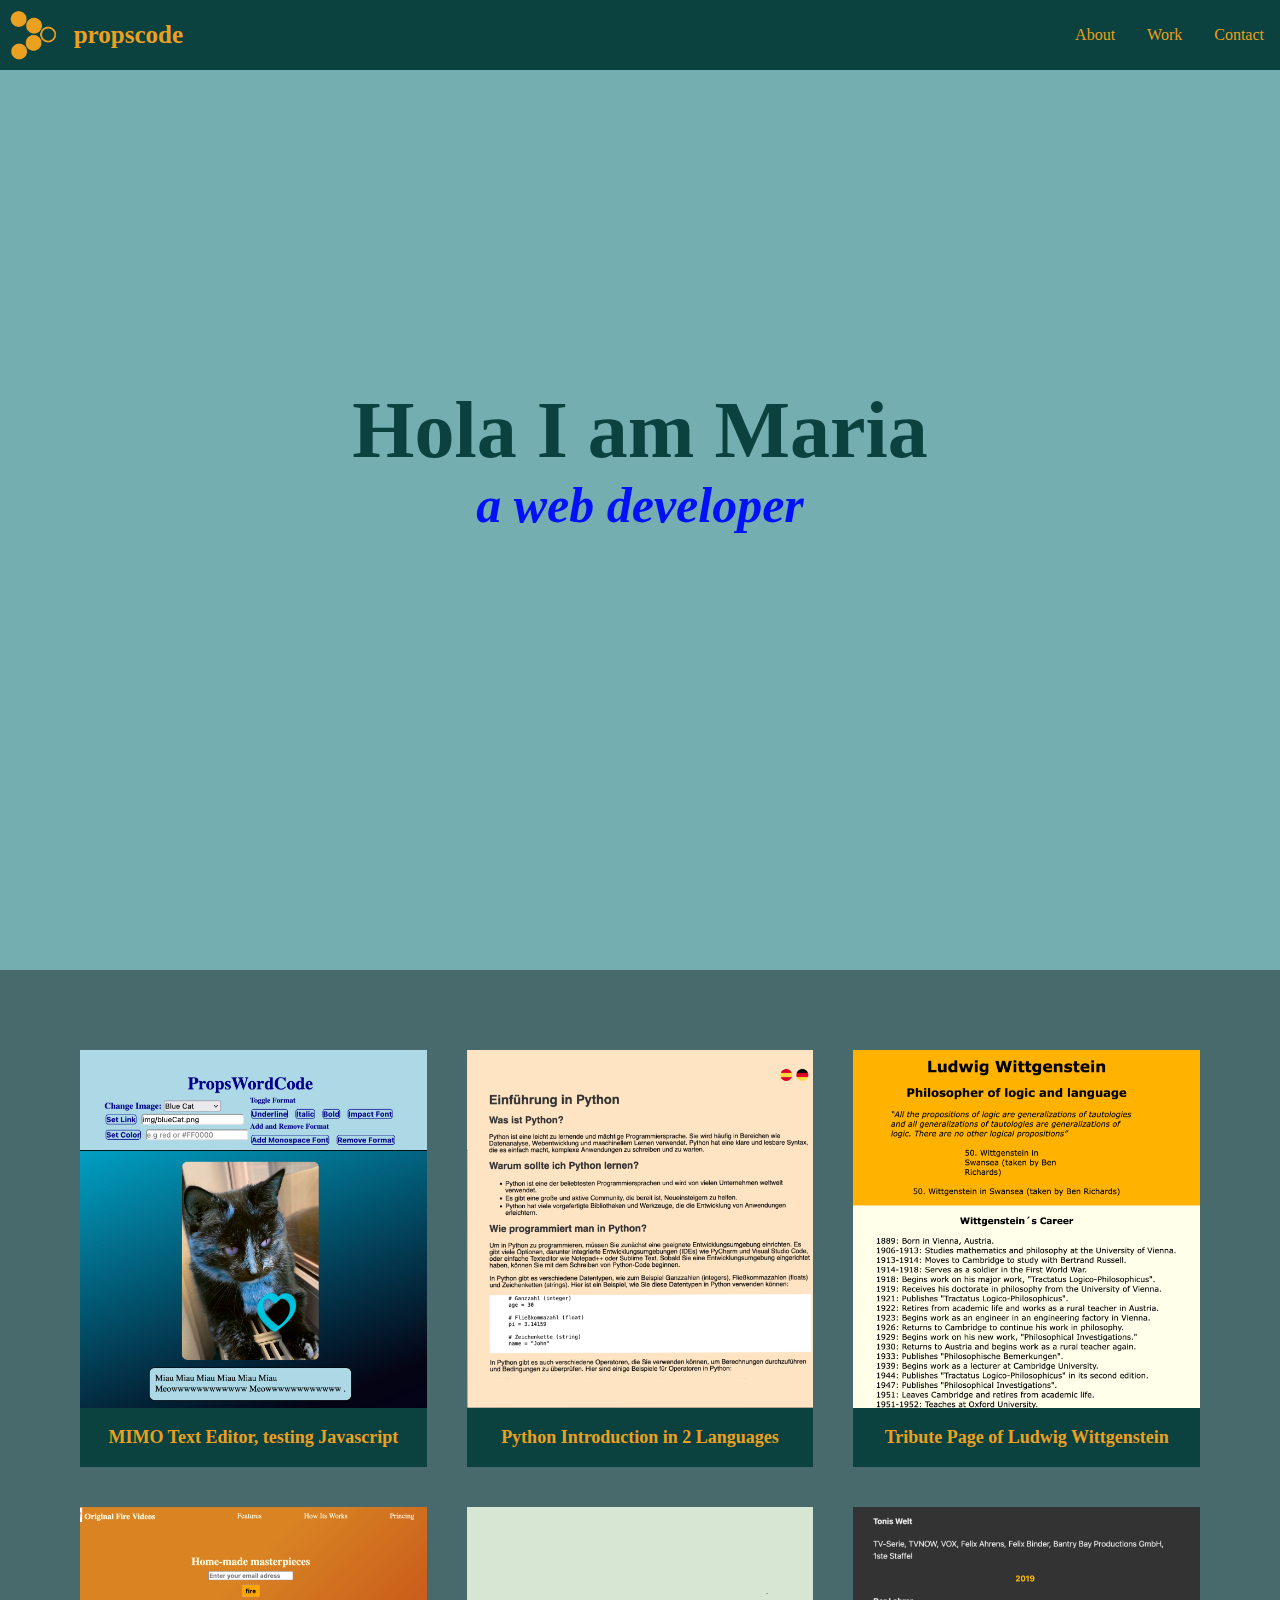
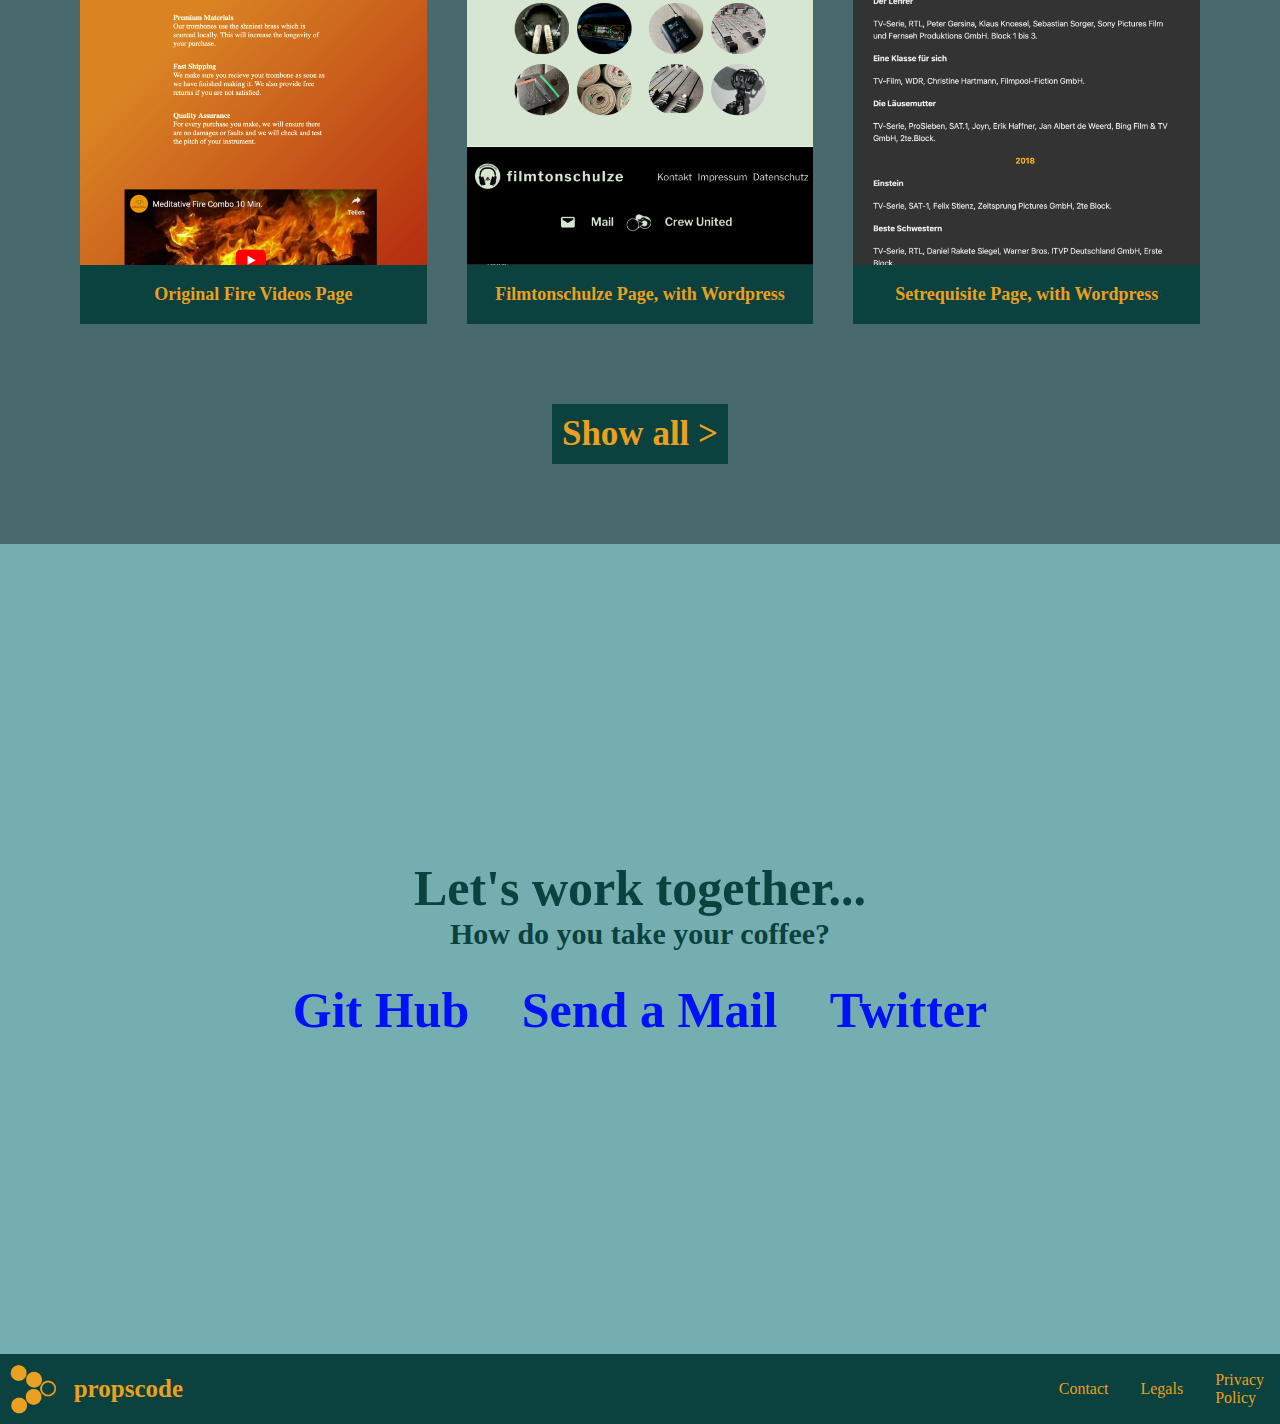
==== commit 94b79bac: "change the link at the footer" ====
--- a/index.html
+++ b/index.html
@@ -119,7 +119,7 @@
         <ul class="flex">
             <li><a href="#contact" class="footer-link">Contact</a></li>
             <li><a href="legals.html" class="footer-link">Legals</a></li>
-            <li><a href="privacypolicy.html" class="footer-link">Privacy Policy</a></li>
+            <li><a href="legals.html" class="footer-link">Privacy Policy</a></li>
         </ul>
 
 
--- a/styles.css
+++ b/styles.css
@@ -12,7 +12,7 @@
 :root {
     --primaryColor:#EAA020;
     --secundaryColor:rgb(11, 65, 62);
-    --accentColor:#f4f900;
+    --accentColor:#0011f9; /* old: #f4f900*/
     --accentColor2:#410B0E;
     --backgroundColor:#486a6c;
     --backgroundColor2:#74aeb1;
@@ -189,14 +189,53 @@
     align-items: center;
     background-color: var(--backgroundColor2);
     color: var(--secundaryColor);
+    font-weight: bold;
+    padding: 75px;
+    height: 90vh;
+}
+
+.btn {
+    text-decoration: none;
+    color: var(--accentColor);
+    font-size: var(--middleFontSize);
+    font-weight: bold;
+    padding: 20px;
+}
+
+
+
+.contact-section-header{
+    text-align: center;
+
+
+}
+
+
+.contact-section-header h2{
+    font-size: var(--middleFontSize);
+    
+}
+
+.contact-section-header p{
     font-size: 30px;
-    font-weight: bold;
-    padding: 75px;
-}
-
-
-
-
+    
+}
+
+.contact-links{
+    padding-top: 30px;
+}
+
+
+/*Style legals and privacy policy*/
+
+.legals{
+    height: auto;
+    background-color: var(--backgroundColor2);
+    padding-top: 75px;
+    z-index: -1;
+    padding-left: 70px;
+    padding-right: 70px;
+}
 
 
 
